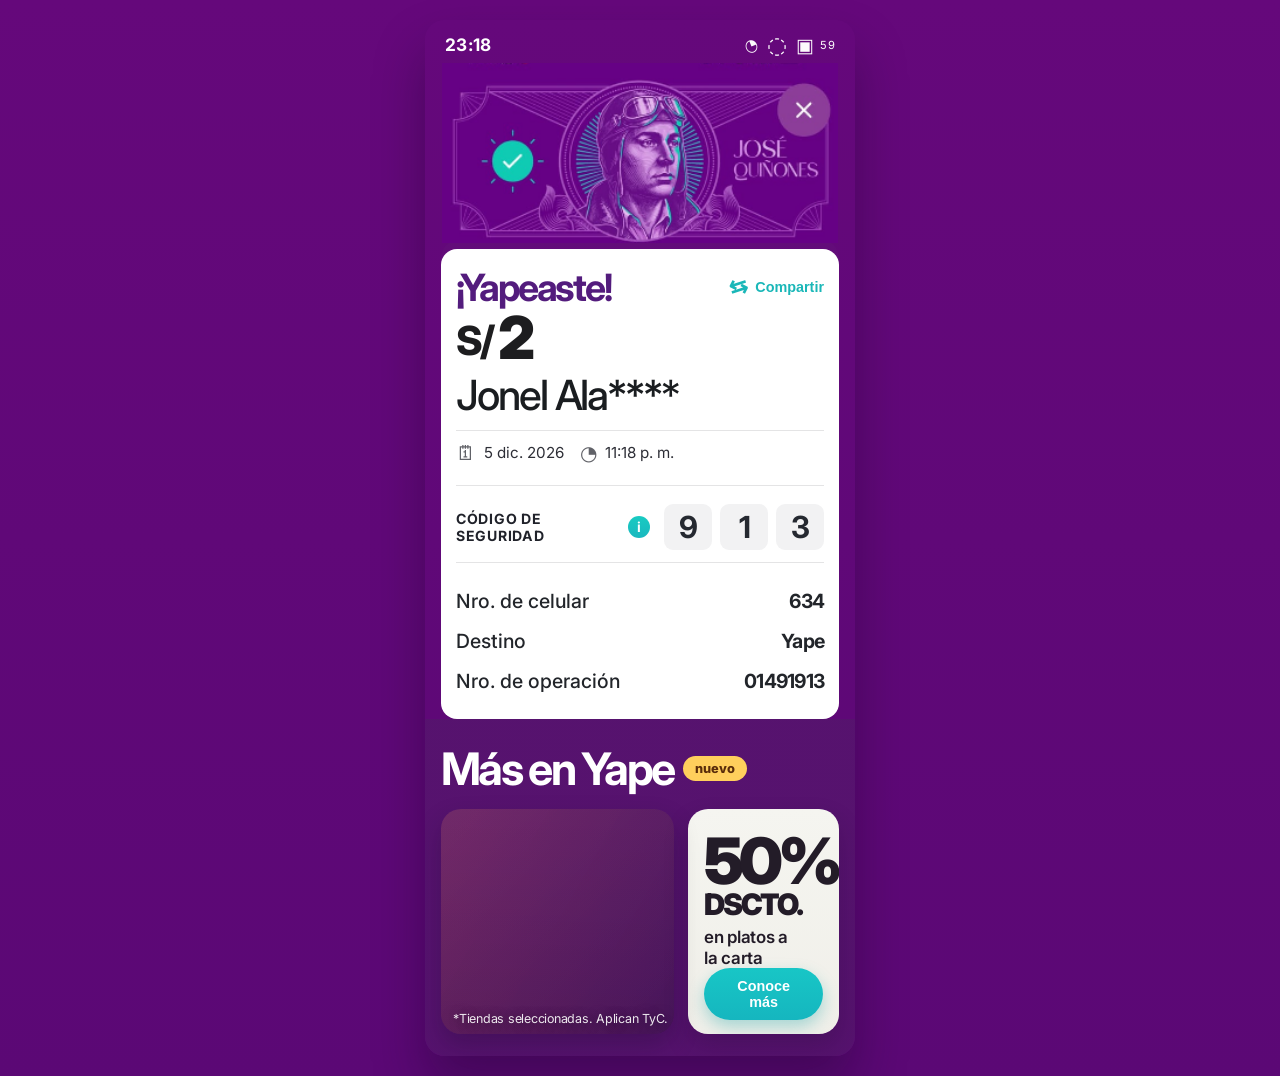
==== yape.html @ 881cdf37 "Add files via upload" ====
<!DOCTYPE html>
<html lang="es">
  <head>
    <meta charset="UTF-8" />
    <meta name="viewport" content="width=device-width, initial-scale=1.0" />
    <title>Yape Mockup</title>
    <link rel="preconnect" href="https://fonts.googleapis.com" />
    <link rel="preconnect" href="https://fonts.gstatic.com" crossorigin />
    <link href="https://fonts.googleapis.com/css2?family=Inter:wght@400;500;600;700;800;900&display=swap" rel="stylesheet" />
    <link rel="stylesheet" href="styles.css" />
  </head>
  <body>
    <div class="app-shell">
      <div class="status-bar">
        <div class="time" id="statusTime">7:58</div>
        <div class="status-icons" aria-label="estado">
          <span class="signal signal--one">◔</span>
          <span class="wifi">◌</span>
          <span class="battery">▣</span>
          <span class="battery-level">59</span>
        </div>
      </div>

      <header class="hero-header">
        <img class="hero-art" src="img/jose.png" alt="Ilustración de José Quiñones con el check de confirmación" />
      </header>

      <main class="receipt-card">
        <div class="receipt-top">
          <h1>¡Yapeaste!</h1>
          <button class="share-btn" type="button">
            <span class="share-icon">⇄</span>
            Compartir
          </button>
        </div>

        <div class="amount-row">
          <span class="currency">S/</span>
          <span class="amount" id="displayAmount">2</span>
        </div>

        <div class="user-name"><span id="displayName">J**el A****a</span><span class="asterisk">*</span></div>

        <div class="meta-row">
          <div class="meta-item">
            <span class="meta-icon">🗓</span>
            <span id="receiptDate">29 set. 2026</span>
          </div>
          <div class="meta-item">
            <span class="meta-icon">◔</span>
            <span id="receiptTime">07:46 a. m.</span>
          </div>
        </div>

        <div class="security-row">
          <div class="security-label">CÓDIGO DE SEGURIDAD</div>
          <div class="security-info">i</div>
          <div class="pin-boxes">
            <span>9</span>
            <span>1</span>
            <span>3</span>
          </div>
        </div>

        <div class="transaction-details">
          <div class="detail-row">
            <span class="label">Nro. de celular</span>
            <span class="value" id="displayPhone">*** *** 634</span>
          </div>
          <div class="detail-row">
            <span class="label">Destino</span>
            <span class="value">Yape</span>
          </div>
          <div class="detail-row">
            <span class="label">Nro. de operación</span>
            <span class="value">01491913</span>
          </div>
        </div>
      </main>

      <section class="promo-section">
        <div class="promo-title-row">
          <h2>Más en Yape</h2>
          <span class="new-pill">Nuevo</span>
        </div>

        <div class="promo-cards">
          <article class="promo-product">
            <div class="promo-image" aria-label="Promoción de comida"></div>
            <div class="promo-caption">*Tiendas seleccionadas. Aplican TyC.</div>
          </article>

          <article class="promo-offer">
            <div class="offer-text">
              <div class="offer-percent">50%</div>
              <div class="offer-label">DSCTO.</div>
              <div class="offer-copy">en platos a<br />la carta</div>
            </div>
            <button type="button">Conoce más</button>
          </article>
        </div>
      </section>
    </div>

    <script src="script.js"></script>
  </body>
</html>
---- styles.css ----
:root {
  --bg-purple: #4f1b73;
  --bg-purple-deep: #3c0f5e;
  --panel-bg: #f7f6f2;
  --text-strong: #1d1d1f;
  --text-soft: #6d6b79;
  --purple-ink: #4a0d78;
  --light-gray: #e2e0e5;
  --line: rgba(33, 32, 41, 0.12);
  --aqua: #26d2d1;
  --aqua-deep: #1bb7bb;
  --yellow: #f5d35d;
}

* {
  box-sizing: border-box;
}

html, body {
  margin: 0;
  min-height: 100%;
  background: linear-gradient(180deg, #65087b 0%, #5b0875 100%);
  font-family: "Inter", sans-serif;
  color: var(--text-strong);
}

body {
  min-height: 100vh;
  display: grid;
  place-items: center;
  padding: 20px;
}

.setup-body {
  background: linear-gradient(180deg, #4f1b73 0%, #611f8a 100%);
}

.setup-page {
  width: min(100%, 430px);
  min-height: 100vh;
  display: flex;
  align-items: center;
  justify-content: center;
  padding: 32px 20px;
}

.setup-card {
  width: 100%;
  background: rgba(255, 255, 255, 0.08);
  border: 1px solid rgba(255, 255, 255, 0.12);
  border-radius: 28px;
  padding: 28px 22px;
  box-shadow: 0 20px 40px rgba(18, 7, 29, 0.22);
  backdrop-filter: blur(10px);
}

.setup-logo {
  margin: 0 0 8px;
  text-align: center;
  font-size: 1.7rem;
  font-weight: 900;
  color: #fff;
  letter-spacing: -0.08em;
}

.setup-card h1 {
  margin: 0 0 22px;
  text-align: center;
  color: #fff;
  font-size: 2rem;
  letter-spacing: -0.06em;
}

.field {
  display: block;
  margin-bottom: 18px;
}

.field span {
  display: block;
  margin-bottom: 8px;
  color: rgba(255, 255, 255, 0.86);
  font-size: 0.82rem;
  font-weight: 700;
  text-transform: uppercase;
  letter-spacing: 0.06em;
}

.field input {
  width: 100%;
  border: 1px solid rgba(255, 255, 255, 0.18);
  background: rgba(255, 255, 255, 0.1);
  border-radius: 14px;
  padding: 14px 16px;
  color: #fff;
  font-size: 1.05rem;
  outline: none;
}

.field input::placeholder {
  color: rgba(255, 255, 255, 0.65);
}

.primary-btn {
  width: 100%;
  border: none;
  border-radius: 999px;
  background: linear-gradient(180deg, #1bc8c7 0%, #16b5bf 100%);
  color: #fff;
  font-size: 1rem;
  font-weight: 800;
  padding: 15px 18px;
  cursor: pointer;
  margin-top: 10px;
  box-shadow: 0 12px 24px rgba(18, 177, 182, 0.45);
}

.app-shell {
  width: min(100%, 430px);
  min-height: 900px;
  background: linear-gradient(180deg, #65087b 0%, #5b0875 100%);
  border-radius: 20px;
  box-shadow: 0 30px 50px rgba(23, 6, 38, 0.35);
  overflow: hidden;
  position: relative;
}

.status-bar {
  display: flex;
  justify-content: space-between;
  align-items: center;
  padding: 12px 20px 6px;
  font-size: 0.9rem;
  color: #fff;
  letter-spacing: 0.02em;
}

.time {
  font-weight: 700;
  font-size: 1.08rem;
}

.status-icons {
  display: flex;
  align-items: center;
  gap: 10px;
  font-size: 1.05rem;
  opacity: 0.98;
}

.signal {
  transform: rotate(-22deg) scaleX(0.9);
  display: inline-block;
}

.wifi {
  font-size: 1.3rem;
  transform: scale(1.1);
}

.battery {
  font-size: 1.2rem;
}

.battery-level {
  font-size: 0.7rem;
  margin-left: -4px;
}

.hero-header {
  width: calc(100% - 16px);
  margin: 0 auto;
  overflow: hidden;
  aspect-ratio: 355 / 154;
}

.hero-art {
  display: block;
  width: 100%;
  height: 100%;
  object-fit: contain;
}

.receipt-card {
  width: calc(100% - 32px);
  background: #fff;
  border-radius: 16px;
  margin: 6px auto 0;
  padding: 20px 15px 18px;
  box-shadow: 0 -8px 0 rgba(102, 42, 125, 0.12);
}

.receipt-top {
  display: flex;
  justify-content: space-between;
  align-items: center;
  gap: 12px;
  margin-bottom: 12px;
}

.receipt-top h1 {
  margin: 0;
  font-size: clamp(1.9rem, 4.2vw, 2.35rem);
  line-height: 1;
  letter-spacing: -0.06em;
  color: #531c7d;
}

.share-btn {
  appearance: none;
  border: none;
  background: transparent;
  color: #1ab7b8;
  font-size: 0.9rem;
  font-weight: 700;
  display: inline-flex;
  align-items: center;
  gap: 8px;
  cursor: pointer;
  padding: 0;
}

.share-icon {
  display: inline-block;
  transform: scaleX(-1) rotate(18deg);
  font-size: 1.35rem;
}

.amount-row {
  display: flex;
  align-items: flex-end;
  gap: 6px;
  margin: 8px 0 4px;
  line-height: 1;
}

.currency {
  font-size: clamp(1.5rem, 3.8vw, 2.5rem);
  line-height: 0.9;
  font-weight: 800;
  color: #1d1d1f;
  letter-spacing: -0.08em;
  transform: translateY(-0.18em);
}

.amount {
  font-size: clamp(2.5rem, 5.2vw, 3.7rem);
  line-height: 0.8;
  font-weight: 900;
  letter-spacing: -0.08em;
  color: #1d1d1f;
  transform: translateY(-0.06em);
}

.user-name {
  font-size: clamp(1.9rem, 4.5vw, 2.6rem);
  font-weight: 500;
  letter-spacing: -0.05em;
  color: #1a1d20;
  margin-bottom: 10px;
}

.asterisk {
  font-weight: 400;
}

.meta-row {
  display: flex;
  flex-wrap: wrap;
  align-items: center;
  gap: 16px;
  color: #494b54;
  font-size: 0.95rem;
  padding-top: 10px;
  border-top: 1px solid var(--line);
  margin-top: 10px;
}

.meta-item {
  display: inline-flex;
  align-items: center;
  gap: 8px;
  color: #2d2e36;
}

.meta-icon {
  font-size: 1.25rem;
  opacity: 0.75;
}

.security-row {
  display: grid;
  grid-template-columns: 1fr auto auto;
  align-items: center;
  gap: 14px;
  padding: 18px 0 12px;
  border-top: 1px solid var(--line);
  border-bottom: 1px solid var(--line);
  margin-top: 20px;
}

.security-label {
  font-size: 0.88rem;
  letter-spacing: 0.05em;
  font-weight: 700;
  color: #20222a;
  text-transform: uppercase;
}

.security-info {
  width: 22px;
  height: 22px;
  border-radius: 50%;
  display: grid;
  place-items: center;
  background: linear-gradient(180deg, #18cbc2 0%, #1ab8bf 100%);
  color: #fff;
  font-weight: 700;
  font-size: 0.86rem;
  margin-left: 10px;
}

.pin-boxes {
  display: flex;
  gap: 8px;
  justify-content: flex-end;
}

.pin-boxes span {
  width: 48px;
  height: 46px;
  border-radius: 9px;
  background: rgba(36, 41, 48, 0.06);
  display: grid;
  place-items: center;
  font-size: 1.9rem;
  font-weight: 700;
  letter-spacing: -0.05em;
  color: #252930;
}

.transaction-details {
  padding-top: 18px;
}

.detail-row {
  display: grid;
  grid-template-columns: 1fr auto;
  align-items: center;
  gap: 12px;
  padding: 8px 0;
  font-size: clamp(1rem, 2vw, 1.22rem);
  color: #22252a;
}

.detail-row .label {
  font-weight: 500;
}

.detail-row .value {
  font-weight: 700;
  letter-spacing: -0.04em;
}

.promo-section {
  padding: 28px 16px 22px;
  background: linear-gradient(180deg, rgba(86, 19, 110, 0.96) 0%, rgba(86,19,110,0.96) 100%);
}

.promo-title-row {
  display: flex;
  align-items: center;
  gap: 10px;
  margin-bottom: 18px;
  color: #fff;
}

.promo-title-row h2 {
  margin: 0;
  font-size: clamp(2rem, 3.6vw, 2.8rem);
  line-height: 1;
  letter-spacing: -0.06em;
}

.new-pill {
  display: inline-flex;
  align-items: center;
  justify-content: center;
  background: #ffcf5c;
  color: #5a2d0a;
  border-radius: 999px;
  font-size: 0.8rem;
  font-weight: 800;
  padding: 5px 12px;
  text-transform: lowercase;
}

.promo-cards {
  display: grid;
  grid-template-columns: 1.55fr 1fr;
  gap: 14px;
}

.promo-product,
.promo-offer {
  border-radius: 20px;
  overflow: hidden;
  min-height: 200px;
}

.promo-product {
  position: relative;
  background: linear-gradient(135deg, rgba(255,255,255,0.08), rgba(255,255,255,0.04));
  box-shadow: 0 12px 25px rgba(26, 9, 42, 0.28);
}

.promo-image {
  height: 100%;
  min-height: 200px;
  background:
    linear-gradient(120deg, rgba(255, 103, 0, 0.10), rgba(0,0,0,0.12)),
    url('https://images.unsplash.com/photo-1568901346375-23c9450c58cd?auto=format&fit=crop&w=900&q=80') center/cover no-repeat;
  filter: saturate(1.15) contrast(1.08);
}

.promo-product::before {
  content: "";
  position: absolute;
  inset: 0;
  background: linear-gradient(180deg, rgba(0,0,0,0.04), rgba(0,0,0,0.12));
}

.promo-caption {
  position: absolute;
  left: 12px;
  bottom: 8px;
  color: rgba(255,255,255,0.9);
  font-size: 0.78rem;
  letter-spacing: -0.02em;
  text-shadow: 0 2px 12px rgba(0,0,0,0.55);
}

.promo-offer {
  background: linear-gradient(180deg, #f5f5f0 0%, #f0efe9 100%);
  display: flex;
  flex-direction: column;
  justify-content: space-between;
  padding: 16px 16px 14px;
  box-shadow: 0 12px 25px rgba(26, 9, 42, 0.22);
}

.offer-text {
  margin-top: 10px;
  color: #231c28;
}

.offer-percent {
  font-size: clamp(2.4rem, 5vw, 4rem);
  line-height: 0.8;
  font-weight: 900;
  letter-spacing: -0.08em;
}

.offer-label {
  font-size: 1.85rem;
  line-height: 0.9;
  font-weight: 900;
  letter-spacing: -0.08em;
  margin-top: 4px;
}

.offer-copy {
  margin-top: 10px;
  font-size: 1.06rem;
  line-height: 1.2;
  font-weight: 600;
  letter-spacing: -0.02em;
}

.promo-offer button {
  margin-top: auto;
  align-self: flex-start;
  border: none;
  border-radius: 999px;
  background: linear-gradient(180deg, #18c6c6 0%, #15b6bf 100%);
  color: #fff;
  font-size: 0.9rem;
  font-weight: 700;
  padding: 10px 18px;
  box-shadow: 0 7px 16px rgba(30,165,169,0.35);
}

@media (max-width: 430px) {
  body {
    padding: 0;
  }

  .app-shell {
    width: 100vw;
    min-height: 100vh;
    border-radius: 0;
  }
}
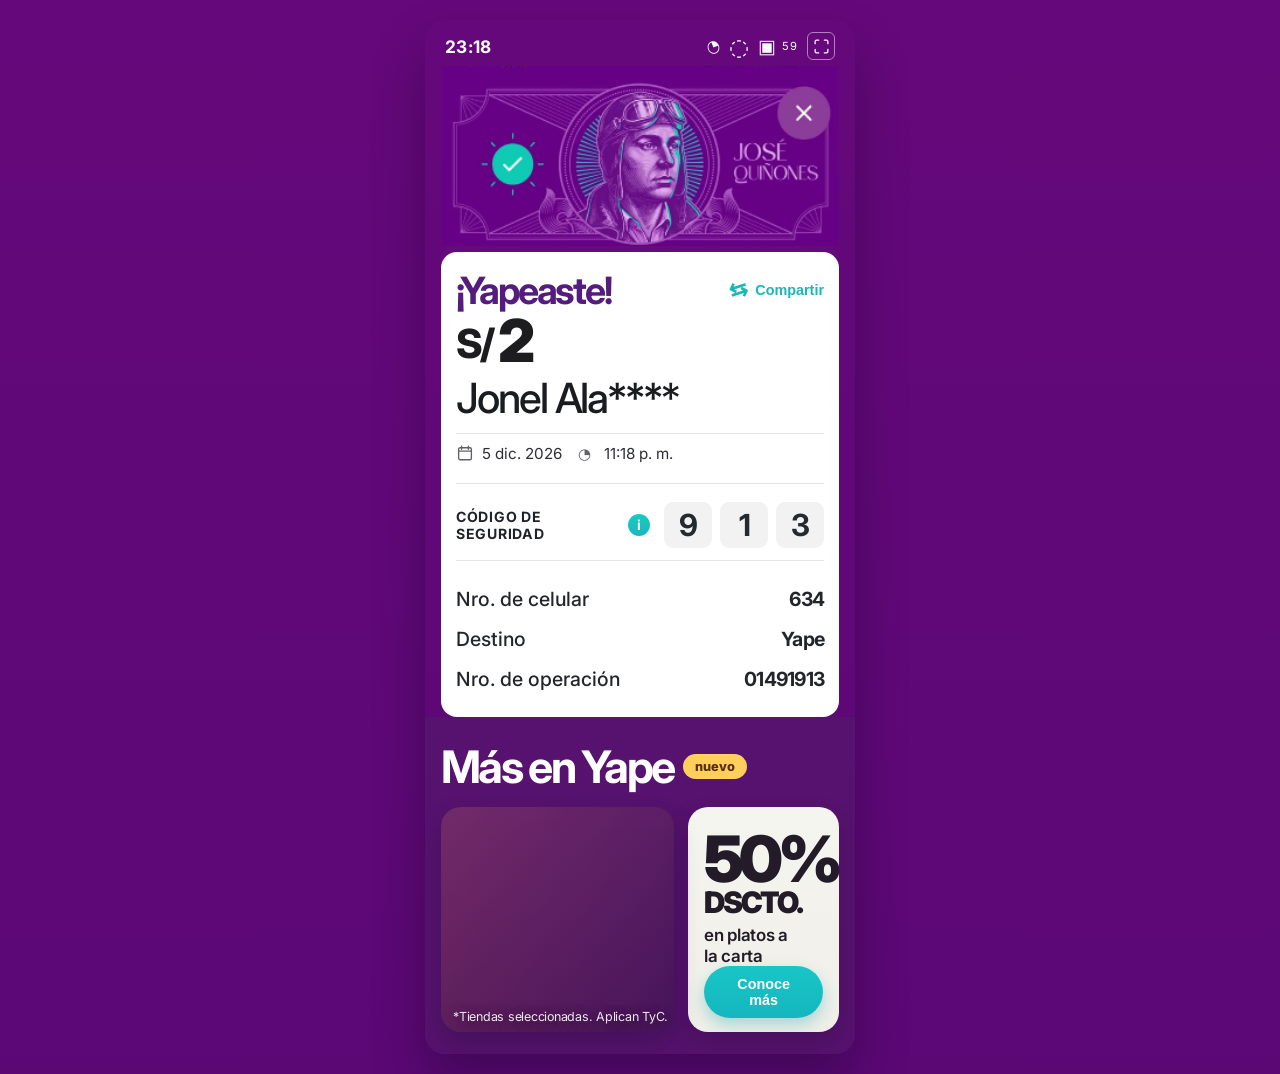
==== commit 8d396535: "Add files via upload" ====
--- a/yape.html
+++ b/yape.html
@@ -2,7 +2,7 @@
 <html lang="es">
   <head>
     <meta charset="UTF-8" />
-    <meta name="viewport" content="width=device-width, initial-scale=1.0" />
+    <meta name="viewport" content="width=device-width, initial-scale=1.0, viewport-fit=cover" />
     <title>Yape Mockup</title>
     <link rel="preconnect" href="https://fonts.googleapis.com" />
     <link rel="preconnect" href="https://fonts.gstatic.com" crossorigin />
@@ -18,6 +18,11 @@
           <span class="wifi">◌</span>
           <span class="battery">▣</span>
           <span class="battery-level">59</span>
+          <button class="fullscreen-toggle" id="fullscreenToggle" type="button" aria-label="Activar pantalla completa" title="Activar pantalla completa">
+            <svg viewBox="0 0 24 24" aria-hidden="true" focusable="false">
+              <path d="M8 3H5a2 2 0 0 0-2 2v3m13-5h3a2 2 0 0 1 2 2v3M3 16v3a2 2 0 0 0 2 2h3m13-5v3a2 2 0 0 1-2 2h-3" />
+            </svg>
+          </button>
         </div>
       </div>
 
@@ -43,7 +48,10 @@
 
         <div class="meta-row">
           <div class="meta-item">
-            <span class="meta-icon">🗓</span>
+            <svg class="meta-icon" viewBox="0 0 24 24" aria-hidden="true" focusable="false">
+              <rect x="3.5" y="5" width="17" height="16" rx="2" />
+              <path d="M7.5 3v4M16.5 3v4M3.5 9.5h17" />
+            </svg>
             <span id="receiptDate">29 set. 2026</span>
           </div>
           <div class="meta-item">
--- a/styles.css
+++ b/styles.css
@@ -26,6 +26,7 @@
 
 body {
   min-height: 100vh;
+  min-height: 100dvh;
   display: grid;
   place-items: center;
   padding: 20px;
@@ -148,6 +149,29 @@
   opacity: 0.98;
 }
 
+.fullscreen-toggle {
+  display: grid;
+  place-items: center;
+  width: 28px;
+  height: 28px;
+  padding: 0;
+  border: 1px solid rgba(255, 255, 255, 0.5);
+  border-radius: 6px;
+  background: transparent;
+  color: #fff;
+  cursor: pointer;
+}
+
+.fullscreen-toggle svg {
+  width: 17px;
+  height: 17px;
+  fill: none;
+  stroke: currentColor;
+  stroke-width: 1.8;
+  stroke-linecap: round;
+  stroke-linejoin: round;
+}
+
 .signal {
   transform: rotate(-22deg) scaleX(0.9);
   display: inline-block;
@@ -284,7 +308,14 @@
 }
 
 .meta-icon {
-  font-size: 1.25rem;
+  width: 18px;
+  height: 18px;
+  flex: 0 0 18px;
+  fill: none;
+  stroke: currentColor;
+  stroke-width: 1.8;
+  stroke-linecap: round;
+  stroke-linejoin: round;
   opacity: 0.75;
 }
 
@@ -498,6 +529,21 @@
   .app-shell {
     width: 100vw;
     min-height: 100vh;
+    min-height: 100dvh;
     border-radius: 0;
   }
 }
+
+html:fullscreen,
+html:fullscreen body {
+  width: 100%;
+  height: 100%;
+  padding: 0;
+}
+
+html:fullscreen .app-shell {
+  width: 100vw;
+  min-height: 100vh;
+  min-height: 100dvh;
+  border-radius: 0;
+}
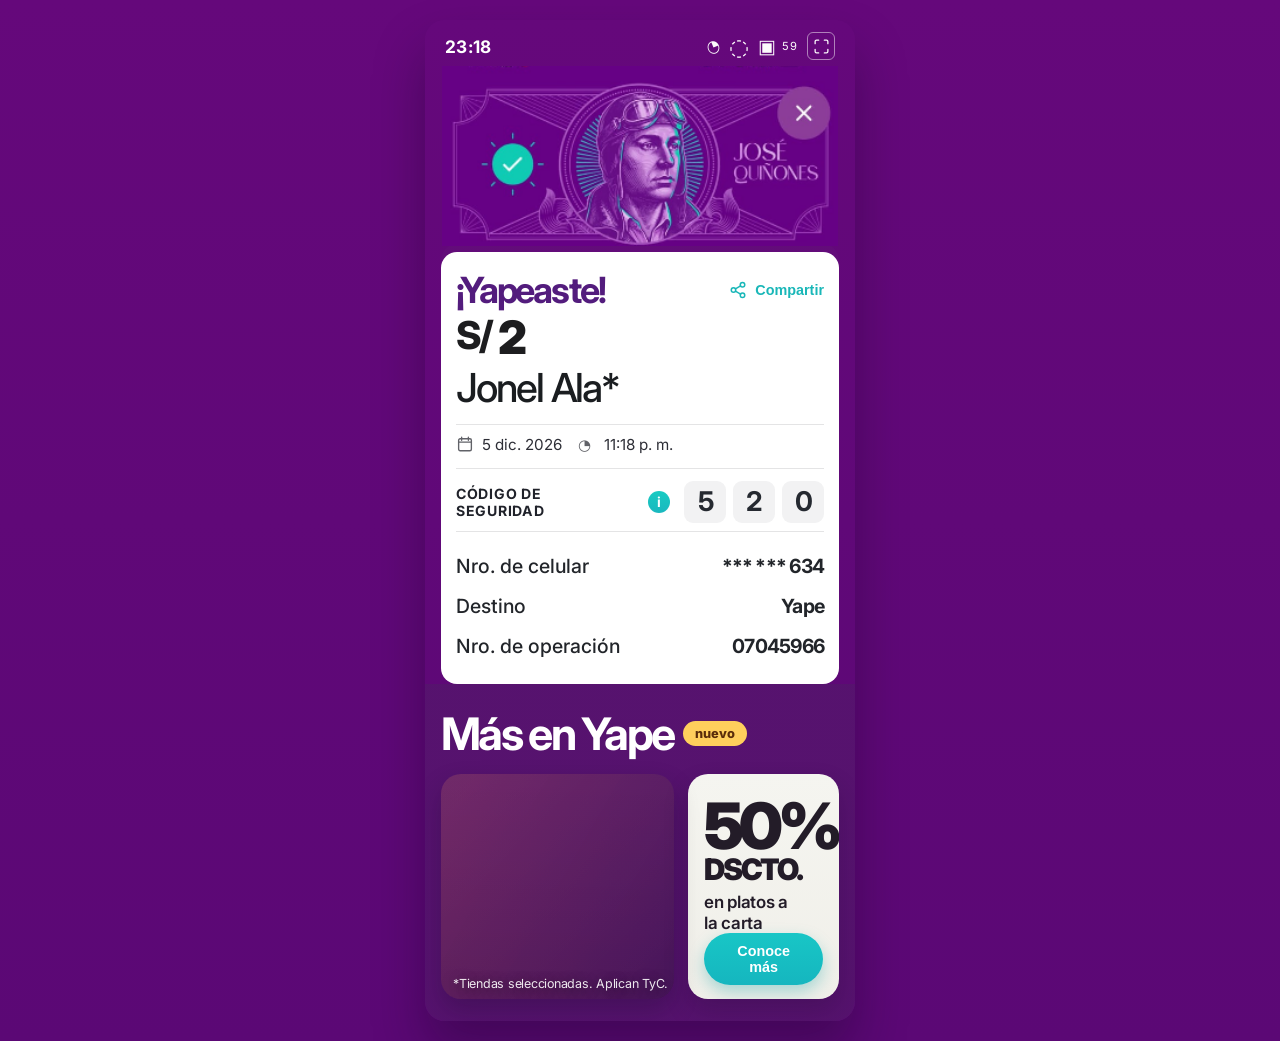
==== commit 8019fdc8: "Add files via upload" ====
--- a/yape.html
+++ b/yape.html
@@ -34,7 +34,12 @@
         <div class="receipt-top">
           <h1>¡Yapeaste!</h1>
           <button class="share-btn" type="button">
-            <span class="share-icon">⇄</span>
+            <svg class="share-icon" viewBox="0 0 24 24" aria-hidden="true" focusable="false">
+              <circle cx="18" cy="5" r="3" />
+              <circle cx="6" cy="12" r="3" />
+              <circle cx="18" cy="19" r="3" />
+              <path d="m8.6 13.5 6.8 4m0-11-6.8 4" />
+            </svg>
             Compartir
           </button>
         </div>
@@ -44,7 +49,7 @@
           <span class="amount" id="displayAmount">2</span>
         </div>
 
-        <div class="user-name"><span id="displayName">J**el A****a</span><span class="asterisk">*</span></div>
+        <div class="user-name"><span id="displayName">Jonel Ala*</span></div>
 
         <div class="meta-row">
           <div class="meta-item">
@@ -81,7 +86,7 @@
           </div>
           <div class="detail-row">
             <span class="label">Nro. de operación</span>
-            <span class="value">01491913</span>
+            <span class="value" id="displayOperation">00000000</span>
           </div>
         </div>
       </main>
--- a/styles.css
+++ b/styles.css
@@ -228,6 +228,8 @@
   line-height: 1;
   letter-spacing: -0.06em;
   color: #531c7d;
+  transform: scale(0.96);
+  transform-origin: left center;
 }
 
 .share-btn {
@@ -245,9 +247,13 @@
 }
 
 .share-icon {
-  display: inline-block;
-  transform: scaleX(-1) rotate(18deg);
-  font-size: 1.35rem;
+  width: 18px;
+  height: 18px;
+  fill: none;
+  stroke: currentColor;
+  stroke-width: 2;
+  stroke-linecap: round;
+  stroke-linejoin: round;
 }
 
 .amount-row {
@@ -264,16 +270,18 @@
   font-weight: 800;
   color: #1d1d1f;
   letter-spacing: -0.08em;
-  transform: translateY(-0.18em);
+  transform: translateY(-0.18em) scale(0.96);
+  transform-origin: left bottom;
 }
 
 .amount {
-  font-size: clamp(2.5rem, 5.2vw, 3.7rem);
+  font-size: clamp(2rem, 4vw, 3rem);
   line-height: 0.8;
   font-weight: 900;
   letter-spacing: -0.08em;
   color: #1d1d1f;
-  transform: translateY(-0.06em);
+  transform: translateY(-0.06em) scale(0.96);
+  transform-origin: left bottom;
 }
 
 .user-name {
@@ -282,6 +290,8 @@
   letter-spacing: -0.05em;
   color: #1a1d20;
   margin-bottom: 10px;
+  transform: scale(0.96);
+  transform-origin: left top;
 }
 
 .asterisk {
@@ -324,10 +334,10 @@
   grid-template-columns: 1fr auto auto;
   align-items: center;
   gap: 14px;
-  padding: 18px 0 12px;
+  padding: 12px 0 8px;
   border-top: 1px solid var(--line);
   border-bottom: 1px solid var(--line);
-  margin-top: 20px;
+  margin-top: 14px;
 }
 
 .security-label {
@@ -353,25 +363,25 @@
 
 .pin-boxes {
   display: flex;
-  gap: 8px;
+  gap: 7px;
   justify-content: flex-end;
 }
 
 .pin-boxes span {
-  width: 48px;
-  height: 46px;
+  width: 42px;
+  height: 42px;
   border-radius: 9px;
   background: rgba(36, 41, 48, 0.06);
   display: grid;
   place-items: center;
-  font-size: 1.9rem;
+  font-size: 1.7rem;
   font-weight: 700;
   letter-spacing: -0.05em;
   color: #252930;
 }
 
 .transaction-details {
-  padding-top: 18px;
+  padding-top: 14px;
 }
 
 .detail-row {
